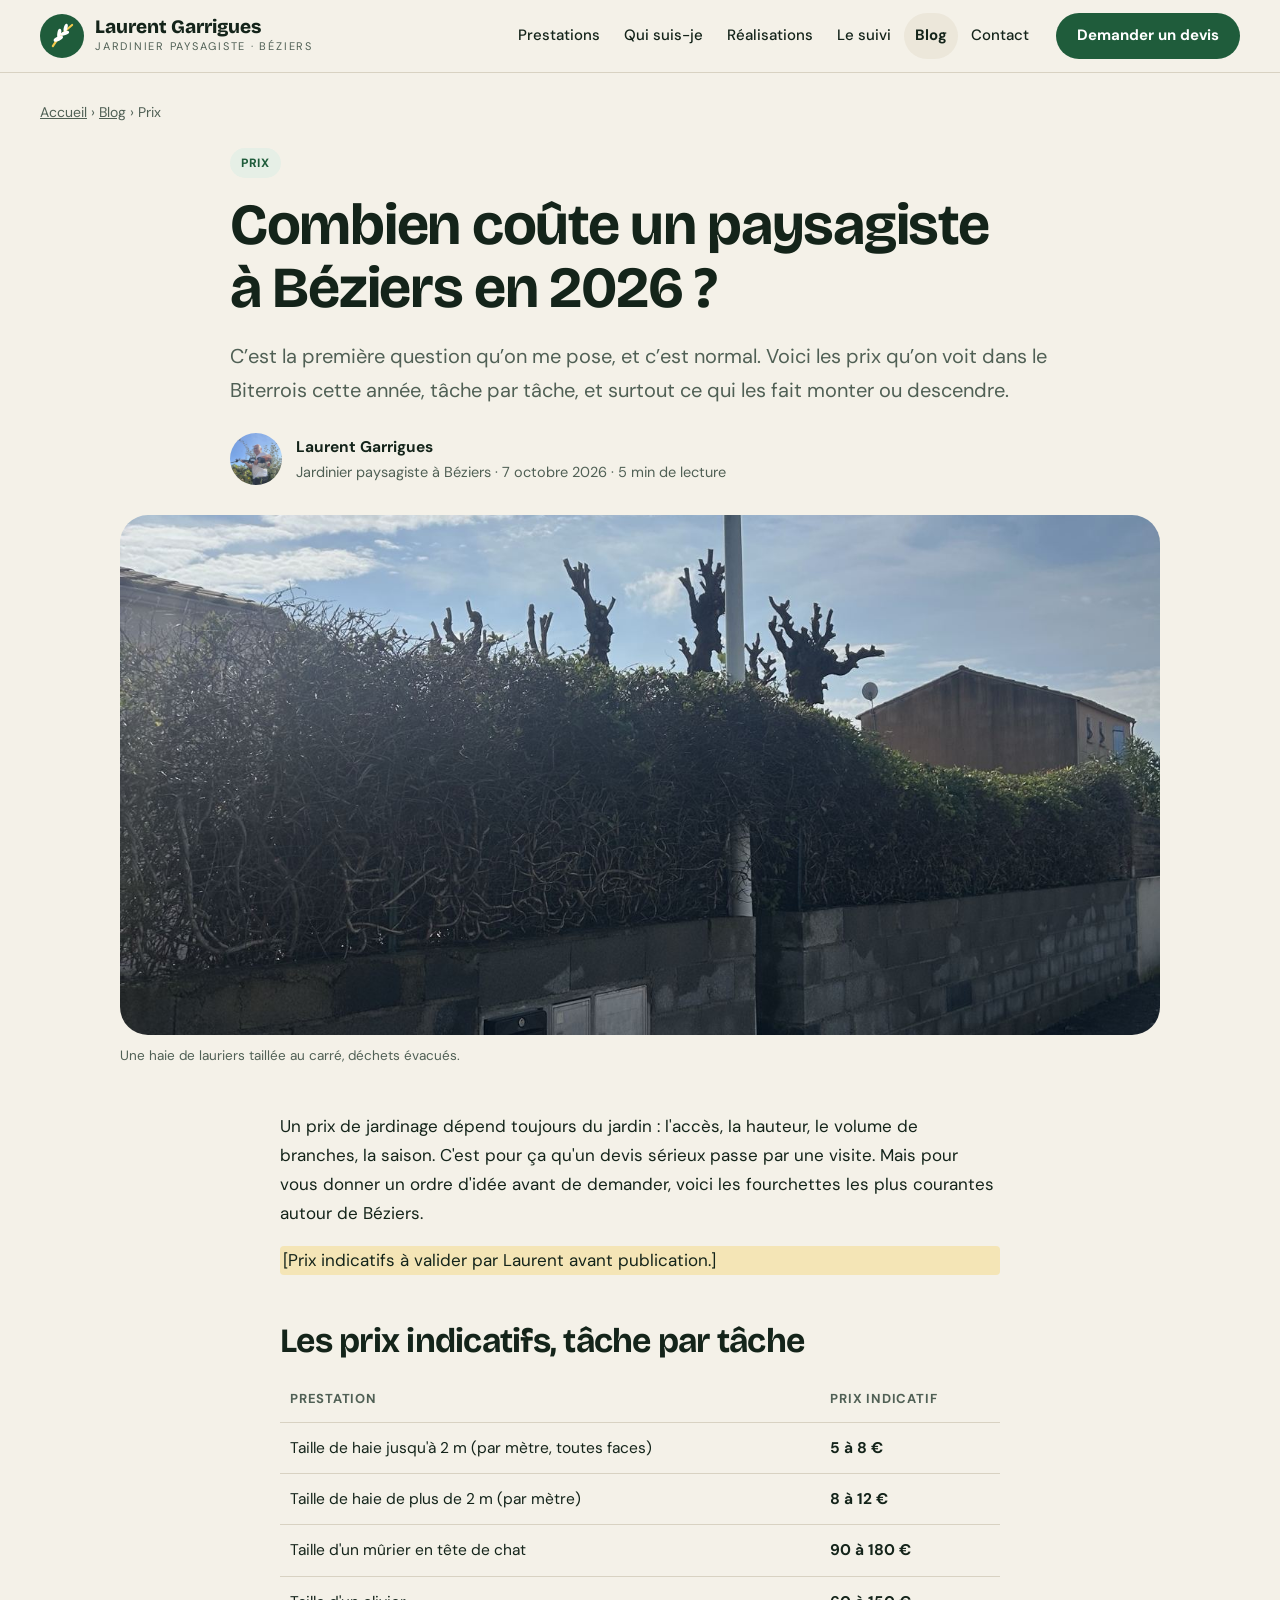
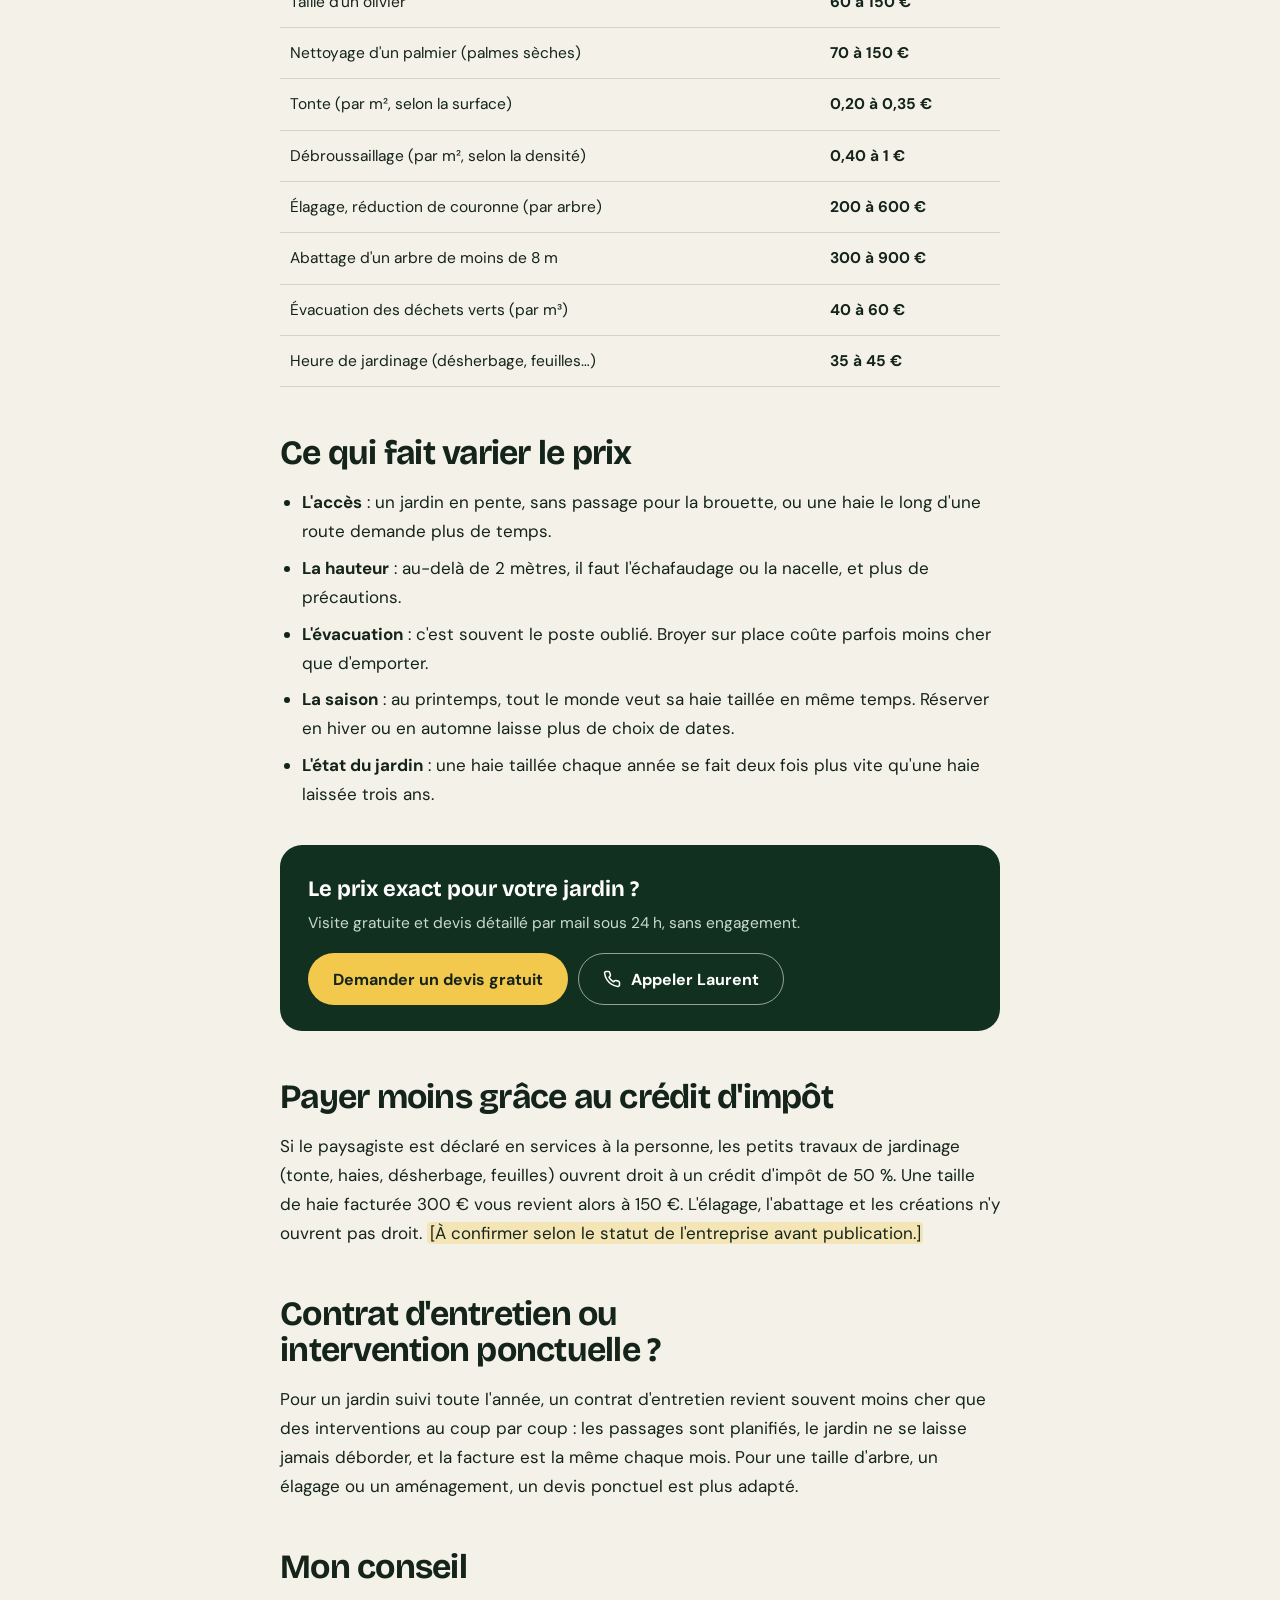
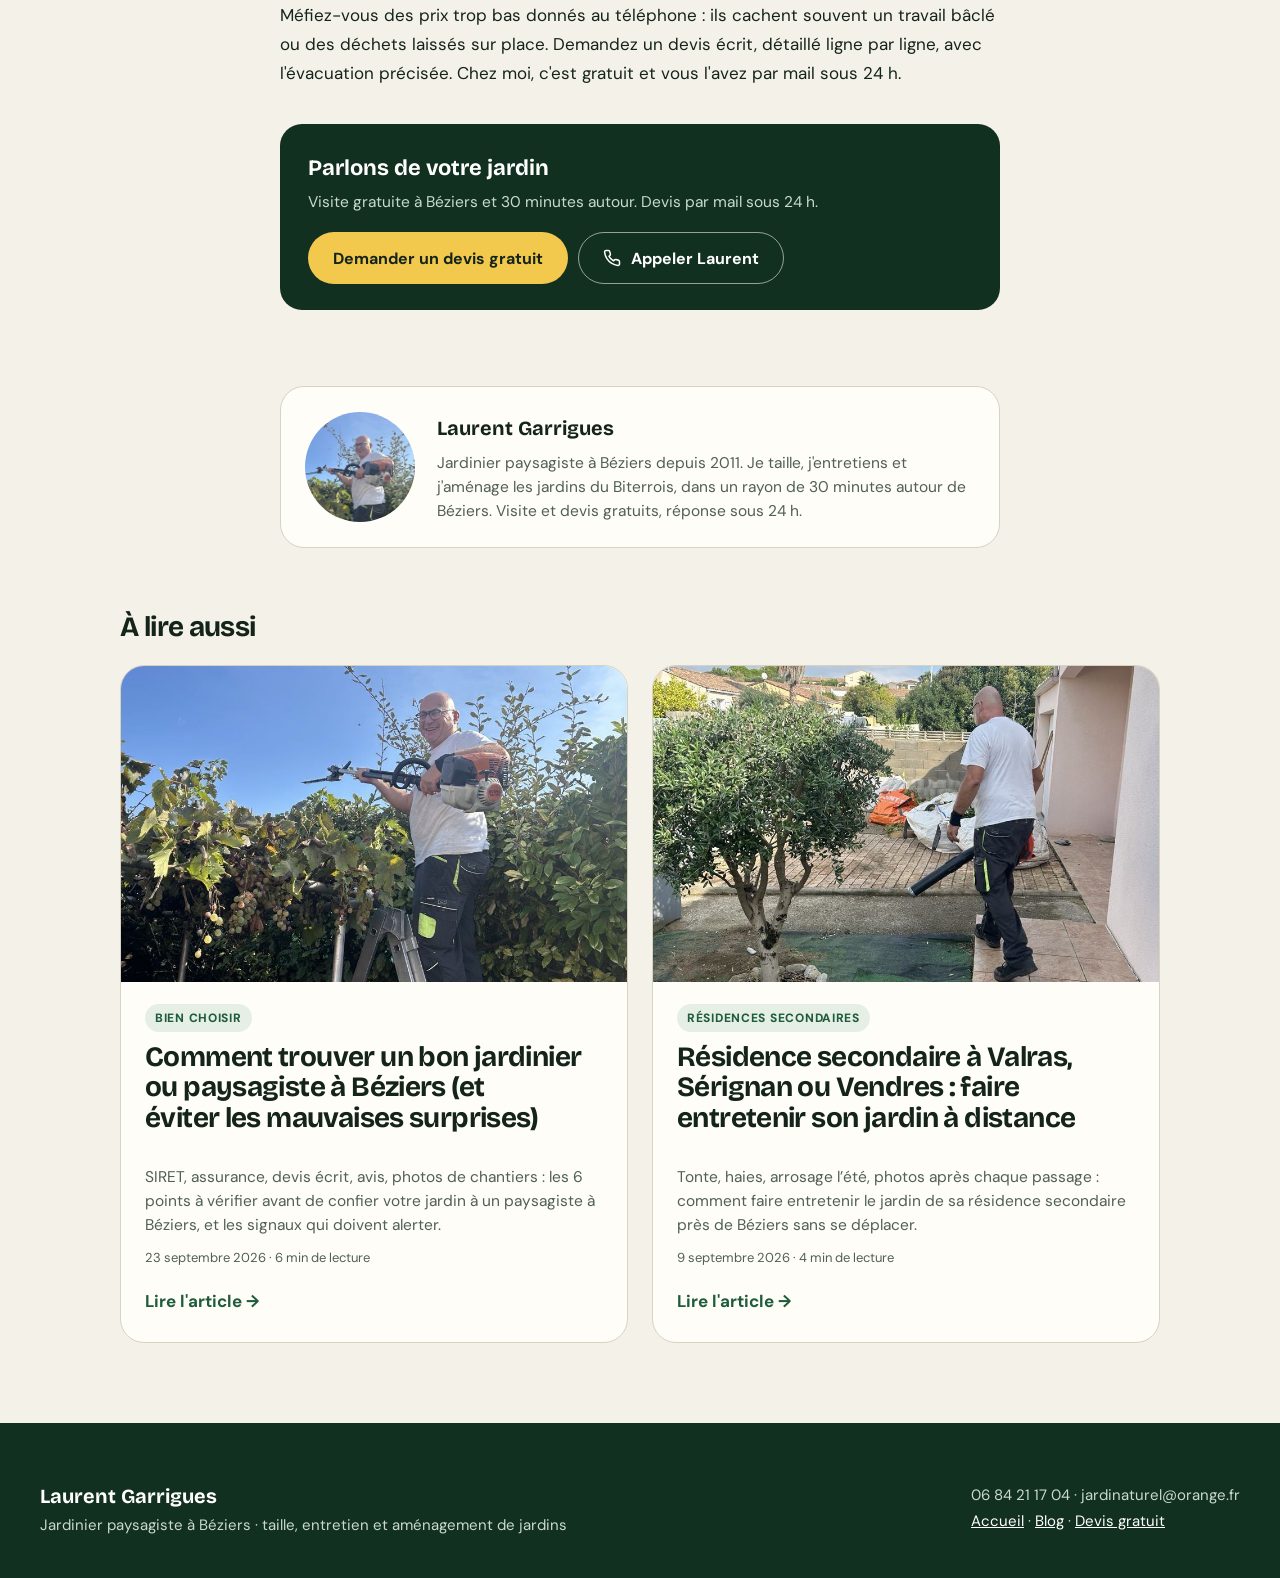
==== article-prix-paysagiste-beziers.html @ ef33783b "Mise en ligne du site de Laurent Garrigues Co-Authored-By: Claude Opus 5.5 <noreply@anthropic.com> C" ====
<!doctype html>
<html lang="fr">
<head>
<meta charset="utf-8">
<meta name="viewport" content="width=device-width, initial-scale=1, viewport-fit=cover">
<title>Prix d’un paysagiste à Béziers en 2026 : taille, entretien, élagage · Laurent Garrigues</title>
<meta name="description" content="Taille de haie, mûrier, tonte, débroussaillage, élagage : les prix indicatifs d’un paysagiste à Béziers en 2026, ce qui les fait varier et comment payer moins grâce au crédit d’impôt.">
<link rel="preconnect" href="https://fonts.googleapis.com">
<link rel="preconnect" href="https://fonts.gstatic.com" crossorigin>
<link rel="stylesheet" href="https://fonts.googleapis.com/css2?family=Bricolage+Grotesque:opsz,wght@12..96,500;12..96,700;12..96,800&family=DM+Sans:opsz,wght@9..40,400;9..40,500;9..40,700&family=Instrument+Serif:ital@0;1&display=swap">
<link rel="stylesheet" href="site.css">
<script type="application/ld+json">{"@context": "https://schema.org", "@type": "BlogPosting", "headline": "Combien coûte un paysagiste à Béziers en 2026 ?", "datePublished": "2026-10-07", "author": {"@type": "Person", "name": "Laurent Garrigues"}, "image": "img/haie-large.jpg", "description": "Taille de haie, mûrier, tonte, débroussaillage, élagage : les prix indicatifs d’un paysagiste à Béziers en 2026, ce qui les fait varier et comment payer moins grâce au crédit d’impôt.", "publisher": {"@type": "LocalBusiness", "name": "Laurent Garrigues, paysagiste", "address": {"@type": "PostalAddress", "addressLocality": "Béziers", "postalCode": "34500", "addressCountry": "FR"}}}</script>
</head>
<body>
<header class="top"><div class="wrap">
 <a class="brand" href="./" aria-label="Laurent Garrigues, paysagiste, accueil"><svg width="44" height="44" viewBox="0 0 48 48" aria-hidden="true"><circle cx="24" cy="24" r="24" fill="#1F5C3B"/><path d="M14 35 C 19 27, 25 20, 35 12" stroke="#F2C94C" stroke-width="2.4" fill="none" stroke-linecap="round"/><ellipse cx="20" cy="27" rx="5.5" ry="2.3" transform="rotate(-25 20 27)" fill="#fff"/><ellipse cx="21" cy="21" rx="5" ry="2.1" transform="rotate(-80 21 21)" fill="#fff"/><ellipse cx="27" cy="21" rx="5" ry="2.1" transform="rotate(-20 27 21)" fill="#fff"/><ellipse cx="28" cy="15" rx="4.6" ry="2" transform="rotate(-75 28 15)" fill="#fff"/></svg><span><b>Laurent Garrigues</b><small>Jardinier paysagiste · Béziers</small></span></a>
 <nav class="main" id="nav" aria-label="Menu"><a href="./#prestations">Prestations</a><a href="./#laurent">Qui suis-je</a><a href="./#realisations">Réalisations</a><a href="./#methode">Le suivi</a><a href="blog.html" aria-current="page">Blog</a><a href="./#devis">Contact</a></nav>
 <a class="btn pri" href="./#devis">Demander un devis</a>
 <button type="button" class="menu-btn" id="menuBtn" aria-expanded="false" aria-controls="nav">Menu</button>
</div></header>

<main>
<div class="wrap">
 <div class="crumbs"><a href="./">Accueil</a> › <a href="blog.html">Blog</a> › Prix</div>
 <div class="ahead">
  <span class="tag">Prix</span>
  <h1>Combien coûte un paysagiste à Béziers en 2026 ?</h1>
  <p class="lead">C’est la première question qu’on me pose, et c’est normal. Voici les prix qu’on voit dans le Biterrois cette année, tâche par tâche, et surtout ce qui les fait monter ou descendre.</p>
  <div class="byline"><img src="img/laurent-portrait.jpg" alt=""><span><b>Laurent Garrigues</b>Jardinier paysagiste à Béziers · 7 octobre 2026 · 5 min de lecture</span></div>
 </div>
 <figure style="margin:0"><div class="acover"><img src="img/haie-large.jpg" alt="Une haie de lauriers taillée au carré, déchets évacués."></div><figcaption class="acover-cap">Une haie de lauriers taillée au carré, déchets évacués.</figcaption></figure>
 <article class="prose">
<p>Un prix de jardinage dépend toujours du jardin : l'accès, la hauteur, le volume de branches, la saison. C'est pour ça qu'un devis sérieux passe par une visite. Mais pour vous donner un ordre d'idée avant de demander, voici les fourchettes les plus courantes autour de Béziers.</p>
<p class="tbd">[Prix indicatifs à valider par Laurent avant publication.]</p>

<h2>Les prix indicatifs, tâche par tâche</h2>
<table class="price"><thead><tr><th>Prestation</th><th>Prix indicatif</th></tr></thead><tbody>
<tr><td>Taille de haie jusqu'à 2 m (par mètre, toutes faces)</td><td>5 à 8 €</td></tr>
<tr><td>Taille de haie de plus de 2 m (par mètre)</td><td>8 à 12 €</td></tr>
<tr><td>Taille d'un mûrier en tête de chat</td><td>90 à 180 €</td></tr>
<tr><td>Taille d'un olivier</td><td>60 à 150 €</td></tr>
<tr><td>Nettoyage d'un palmier (palmes sèches)</td><td>70 à 150 €</td></tr>
<tr><td>Tonte (par m², selon la surface)</td><td>0,20 à 0,35 €</td></tr>
<tr><td>Débroussaillage (par m², selon la densité)</td><td>0,40 à 1 €</td></tr>
<tr><td>Élagage, réduction de couronne (par arbre)</td><td>200 à 600 €</td></tr>
<tr><td>Abattage d'un arbre de moins de 8 m</td><td>300 à 900 €</td></tr>
<tr><td>Évacuation des déchets verts (par m³)</td><td>40 à 60 €</td></tr>
<tr><td>Heure de jardinage (désherbage, feuilles…)</td><td>35 à 45 €</td></tr>
</tbody></table>

<h2>Ce qui fait varier le prix</h2>
<ul>
<li><b>L'accès</b> : un jardin en pente, sans passage pour la brouette, ou une haie le long d'une route demande plus de temps.</li>
<li><b>La hauteur</b> : au-delà de 2 mètres, il faut l'échafaudage ou la nacelle, et plus de précautions.</li>
<li><b>L'évacuation</b> : c'est souvent le poste oublié. Broyer sur place coûte parfois moins cher que d'emporter.</li>
<li><b>La saison</b> : au printemps, tout le monde veut sa haie taillée en même temps. Réserver en hiver ou en automne laisse plus de choix de dates.</li>
<li><b>L'état du jardin</b> : une haie taillée chaque année se fait deux fois plus vite qu'une haie laissée trois ans.</li>
</ul>
<div class="inline-cta"><div><b>Le prix exact pour votre jardin ?</b><span>Visite gratuite et devis détaillé par mail sous 24 h, sans engagement.</span></div><div class="bt"><a class="btn sun" href="./#devis">Demander un devis gratuit</a><a class="btn out-l" href="tel:+33684211704"><svg width="18" height="18" viewBox="0 0 24 24" fill="none" stroke="currentColor" stroke-width="2" stroke-linecap="round" stroke-linejoin="round" aria-hidden="true"><path d="M22 16.9v3a2 2 0 0 1-2.2 2 19.8 19.8 0 0 1-8.6-3.1 19.5 19.5 0 0 1-6-6A19.8 19.8 0 0 1 2.1 4.2 2 2 0 0 1 4.1 2h3a2 2 0 0 1 2 1.7c.1.9.4 1.8.7 2.7a2 2 0 0 1-.5 2.1L8 9.8a16 16 0 0 0 6 6l1.3-1.3a2 2 0 0 1 2.1-.4c.9.3 1.8.6 2.7.7a2 2 0 0 1 1.7 2z"/></svg>Appeler Laurent</a></div></div>
<h2>Payer moins grâce au crédit d'impôt</h2>
<p>Si le paysagiste est déclaré en services à la personne, les petits travaux de jardinage (tonte, haies, désherbage, feuilles) ouvrent droit à un crédit d'impôt de 50 %. Une taille de haie facturée 300 € vous revient alors à 150 €. L'élagage, l'abattage et les créations n'y ouvrent pas droit. <span class="tbd">[À confirmer selon le statut de l'entreprise avant publication.]</span></p>

<h2>Contrat d'entretien ou intervention ponctuelle ?</h2>
<p>Pour un jardin suivi toute l'année, un contrat d'entretien revient souvent moins cher que des interventions au coup par coup : les passages sont planifiés, le jardin ne se laisse jamais déborder, et la facture est la même chaque mois. Pour une taille d'arbre, un élagage ou un aménagement, un devis ponctuel est plus adapté.</p>

<h2>Mon conseil</h2>
<p>Méfiez-vous des prix trop bas donnés au téléphone : ils cachent souvent un travail bâclé ou des déchets laissés sur place. Demandez un devis écrit, détaillé ligne par ligne, avec l'évacuation précisée. Chez moi, c'est gratuit et vous l'avez par mail sous 24 h.</p>

 <div class="inline-cta"><div><b>Parlons de votre jardin</b><span>Visite gratuite à Béziers et 30 minutes autour. Devis par mail sous 24 h.</span></div><div class="bt"><a class="btn sun" href="./#devis">Demander un devis gratuit</a><a class="btn out-l" href="tel:+33684211704"><svg width="18" height="18" viewBox="0 0 24 24" fill="none" stroke="currentColor" stroke-width="2" stroke-linecap="round" stroke-linejoin="round" aria-hidden="true"><path d="M22 16.9v3a2 2 0 0 1-2.2 2 19.8 19.8 0 0 1-8.6-3.1 19.5 19.5 0 0 1-6-6A19.8 19.8 0 0 1 2.1 4.2 2 2 0 0 1 4.1 2h3a2 2 0 0 1 2 1.7c.1.9.4 1.8.7 2.7a2 2 0 0 1-.5 2.1L8 9.8a16 16 0 0 0 6 6l1.3-1.3a2 2 0 0 1 2.1-.4c.9.3 1.8.6 2.7.7a2 2 0 0 1 1.7 2z"/></svg>Appeler Laurent</a></div></div>
 </article>
 <div class="author"><img src="img/laurent-portrait.jpg" alt="Laurent Garrigues"><div><b>Laurent Garrigues</b><p>Jardinier paysagiste à Béziers depuis 2011. Je taille, j'entretiens et j'aménage les jardins du Biterrois, dans un rayon de 30 minutes autour de Béziers. Visite et devis gratuits, réponse sous 24 h.</p></div></div>
 <section class="also"><h2>À lire aussi</h2><div class="posts"><a class="post" href="article-trouver-paysagiste-beziers.html"><div class="im"><img src="img/laurent-haie.jpg" alt="" loading="lazy"></div><div class="bd"><span class="tag">Bien choisir</span><h2>Comment trouver un bon jardinier ou paysagiste à Béziers (et éviter les mauvaises surprises)</h2><p>SIRET, assurance, devis écrit, avis, photos de chantiers : les 6 points à vérifier avant de confier votre jardin à un paysagiste à Béziers, et les signaux qui doivent alerter.</p><span class="meta">23 septembre 2026 · 6 min de lecture</span><span class="more">Lire l'article →</span></div></a><a class="post" href="article-residence-secondaire-jardin.html"><div class="im"><img src="img/laurent-souffleur.jpg" alt="" loading="lazy"></div><div class="bd"><span class="tag">Résidences secondaires</span><h2>Résidence secondaire à Valras, Sérignan ou Vendres : faire entretenir son jardin à distance</h2><p>Tonte, haies, arrosage l’été, photos après chaque passage : comment faire entretenir le jardin de sa résidence secondaire près de Béziers sans se déplacer.</p><span class="meta">9 septembre 2026 · 4 min de lecture</span><span class="more">Lire l'article →</span></div></a></div></section>
</div>
</main>
<footer><div class="wrap row">
 <div><b>Laurent Garrigues</b><br>Jardinier paysagiste à Béziers · taille, entretien et aménagement de jardins</div>
 <div>06 84 21 17 04 · jardinaturel@orange.fr<br><a href="./">Accueil</a> · <a href="blog.html">Blog</a> · <a href="./#devis">Devis gratuit</a></div>
</div></footer>
<div class="callbar"><a class="btn out" href="tel:+33684211704"><svg width="18" height="18" viewBox="0 0 24 24" fill="none" stroke="currentColor" stroke-width="2" stroke-linecap="round" stroke-linejoin="round" aria-hidden="true"><path d="M22 16.9v3a2 2 0 0 1-2.2 2 19.8 19.8 0 0 1-8.6-3.1 19.5 19.5 0 0 1-6-6A19.8 19.8 0 0 1 2.1 4.2 2 2 0 0 1 4.1 2h3a2 2 0 0 1 2 1.7c.1.9.4 1.8.7 2.7a2 2 0 0 1-.5 2.1L8 9.8a16 16 0 0 0 6 6l1.3-1.3a2 2 0 0 1 2.1-.4c.9.3 1.8.6 2.7.7a2 2 0 0 1 1.7 2z"/></svg>Appeler</a><a class="btn pri" href="./#devis">Devis gratuit</a></div>
<script>
(function(){const n=document.getElementById('nav'),b=document.getElementById('menuBtn');b.addEventListener('click',()=>{const o=n.classList.toggle('open');b.setAttribute('aria-expanded',o);b.textContent=o?'Fermer':'Menu';});})();
</script>
</body>
</html>
---- site.css ----
/* Shared styles for the blog pages (same identity as the home page). Deliberate single light look. */
:root{
  --ink:#14241A; --muted:#506055; --paper:#F4F1E8; --paper2:#ECE7DA; --card:#FFFDF8; --line:#D8D2C2;
  --green:#1F5C3B; --deep:#12301F; --leaf:#3E7B55; --sun:#F2C94C; --sun-d:#B98A0E; --on-deep:#C9DACD;
  --display:'Bricolage Grotesque','Avenir Next','Segoe UI',sans-serif;
  --body:'DM Sans','Helvetica Neue',Arial,sans-serif;
  --serif:'Instrument Serif',Georgia,'Times New Roman',serif;
  color-scheme:light;
}
html{scroll-behavior:smooth}
body{background:var(--paper);color:var(--ink);font-family:var(--body);font-size:17px;line-height:1.7;margin:0;overflow-x:hidden}
*{box-sizing:border-box}
img{max-width:100%;height:auto;display:block}
a{color:var(--green)}
h1,h2,h3{font-family:var(--display);line-height:1.08;letter-spacing:-.022em;margin:0;text-wrap:balance;font-weight:700}
em.s{font-family:var(--serif);font-style:italic;font-weight:400;letter-spacing:0}
:focus-visible{outline:3px solid var(--sun);outline-offset:3px}
.wrap{max-width:1240px;margin:0 auto;padding-left:max(20px,env(safe-area-inset-left,0px));padding-right:max(20px,env(safe-area-inset-right,0px))}
.btn{display:inline-flex;align-items:center;justify-content:center;gap:10px;min-height:52px;padding:0 24px;border-radius:999px;font-weight:700;font-size:16px;text-decoration:none;border:1.5px solid transparent;cursor:pointer;font-family:inherit;white-space:nowrap;transition:transform .25s ease,background .25s}
.btn:hover{transform:translateY(-2px)}
.btn.pri{background:var(--green);color:#fff}.btn.pri:hover{background:var(--deep)}
.btn.sun{background:var(--sun);color:var(--ink)}
.btn.out{border-color:var(--ink);color:var(--ink)}
.btn.out-l{border-color:rgba(255,255,255,.55);color:#fff}
.tbd{background:rgba(242,201,76,.32);border-radius:4px;padding:0 .15em}

body::before{content:"";position:fixed;inset:0 0 auto;height:env(safe-area-inset-top,0px);z-index:30;background:var(--paper)}
header.top{position:sticky;top:env(safe-area-inset-top,0px);z-index:20;background:rgba(244,241,232,.95);backdrop-filter:blur(10px);border-bottom:1px solid var(--line)}
header.top .wrap{display:flex;align-items:center;gap:16px;min-height:72px}
.brand{display:flex;align-items:center;gap:11px;text-decoration:none;color:var(--ink);margin-right:auto}
.brand b{font-family:var(--display);font-weight:800;font-size:19px;line-height:1.05;display:block;white-space:nowrap}
.brand small{display:block;font-size:11px;letter-spacing:.16em;text-transform:uppercase;color:var(--muted)}
nav.main{display:flex;gap:2px}
nav.main a{color:var(--ink);text-decoration:none;font-weight:500;font-size:15px;padding:10px 11px;border-radius:999px;white-space:nowrap}
nav.main a:hover,nav.main a[aria-current]{background:var(--paper2)}
nav.main a[aria-current]{font-weight:700}
header .btn{min-height:46px;padding:0 20px;font-size:15px}
.menu-btn{display:none;min-height:44px;padding:0 16px;border-radius:999px;border:1px solid var(--ink);background:transparent;color:var(--ink);font:700 15px var(--body)}

/* blog index */
.bhero{background:var(--deep);color:#fff;padding:72px 0 64px}
.bhero .eb{font-size:13px;font-weight:700;letter-spacing:.16em;text-transform:uppercase;color:var(--sun)}
.bhero h1{font-size:clamp(40px,5.4vw,76px);margin-top:16px}
.bhero h1 em.s{color:var(--sun)}
.bhero p{color:var(--on-deep);font-size:19px;max-width:56ch;margin:20px 0 0}
.cats{display:flex;flex-wrap:wrap;gap:8px;margin-top:28px}
.cats span{font-size:14px;font-weight:700;padding:8px 14px;border-radius:999px;border:1px solid rgba(255,255,255,.25)}
.posts{display:grid;grid-template-columns:repeat(3,minmax(0,1fr));gap:24px;padding:64px 0}
.post{background:var(--card);border:1px solid var(--line);border-radius:24px;overflow:hidden;text-decoration:none;color:var(--ink);display:flex;flex-direction:column;transition:transform .35s ease,box-shadow .35s}
.post:hover{transform:translateY(-6px);box-shadow:0 30px 50px -34px rgba(19,38,27,.55)}
.post .im{aspect-ratio:16/10;overflow:hidden}
.post .im img{width:100%;height:100%;object-fit:cover;transition:transform 1s cubic-bezier(.2,.7,.2,1)}
.post:hover .im img{transform:scale(1.06)}
.post .bd{padding:22px 24px 26px;display:flex;flex-direction:column;gap:10px;flex:1}
.post .meta{font-size:13px;color:var(--muted)}
.post .tag{align-self:flex-start;font-size:12px;font-weight:800;letter-spacing:.06em;text-transform:uppercase;padding:4px 10px;border-radius:999px;background:#E6EFE6;color:var(--green)}
.post h2{font-size:23px}
.post p{margin:0;color:var(--muted);font-size:15.5px;line-height:1.55}
.post .more{margin-top:auto;padding-top:8px;font-weight:700;color:var(--green)}
.post.first{grid-column:span 3;display:grid;grid-template-columns:1.2fr 1fr}
.post.first .im{aspect-ratio:auto;min-height:340px}
.post.first .bd{padding:40px;justify-content:center}
.post.first h2{font-size:clamp(28px,3vw,40px)}
.soon{border:1.5px dashed var(--line);border-radius:24px;padding:28px;display:flex;flex-wrap:wrap;gap:16px 28px;align-items:center;justify-content:space-between;margin-bottom:72px}
.soon b{font-family:var(--display);font-size:20px}
.soon span{color:var(--muted)}

/* article */
.crumbs{font-size:14px;color:var(--muted);padding-top:28px}
.crumbs a{color:var(--muted)}
.ahead{max-width:820px;margin:0 auto;padding:22px 0 30px}
.ahead .tag{display:inline-block;font-size:12px;font-weight:800;letter-spacing:.06em;text-transform:uppercase;padding:5px 11px;border-radius:999px;background:#E6EFE6;color:var(--green)}
.ahead h1{font-size:clamp(34px,4.6vw,58px);margin-top:16px}
.ahead .lead{font-size:20px;color:var(--muted);margin:20px 0 0}
.byline{display:flex;align-items:center;gap:14px;margin-top:26px;font-size:14.5px;color:var(--muted)}
.byline img{width:52px;height:52px;border-radius:50%;object-fit:cover;object-position:50% 25%}
.byline b{display:block;color:var(--ink);font-size:15.5px}
.acover{max-width:1040px;margin:0 auto;border-radius:28px;overflow:hidden;aspect-ratio:16/8}
.acover img{width:100%;height:100%;object-fit:cover}
.acover-cap{max-width:1040px;margin:10px auto 0;font-size:13.5px;color:var(--muted)}
.prose{max-width:720px;margin:0 auto;padding:44px 0 20px}
.prose h2{font-size:clamp(26px,2.8vw,34px);margin:48px 0 16px}
.prose h3{font-size:21px;margin:30px 0 10px}
.prose p{margin:0 0 18px}
.prose ul,.prose ol{margin:0 0 20px;padding-left:22px}
.prose li{margin-bottom:8px}
.prose figure{margin:30px 0}
.prose figure img{border-radius:20px;width:100%}
.prose figcaption{font-size:13.5px;color:var(--muted);margin-top:8px}
.box{background:var(--card);border:1px solid var(--line);border-radius:20px;padding:22px 24px;margin:28px 0}
.box b.t{display:block;font-family:var(--display);font-size:19px;margin-bottom:8px}
.box ul{margin:0}
.checks{list-style:none;padding:0!important}
.checks li{position:relative;padding-left:32px}
.checks li::before{content:"";position:absolute;left:0;top:4px;width:20px;height:20px;border-radius:10px;background:var(--green) url("data:image/svg+xml,%3Csvg xmlns='http://www.w3.org/2000/svg' viewBox='0 0 24 24' fill='none' stroke='white' stroke-width='3.2' stroke-linecap='round'%3E%3Cpath d='M6 12.5l4 4 8-9'/%3E%3C/svg%3E") center/13px no-repeat}
.warns{list-style:none;padding:0!important}
.warns li{position:relative;padding-left:32px}
.warns li::before{content:"!";position:absolute;left:0;top:3px;width:20px;height:20px;border-radius:10px;background:#B5452B;color:#fff;font-weight:800;font-size:13px;display:flex;align-items:center;justify-content:center;line-height:1}
.price{width:100%;border-collapse:collapse;margin:10px 0 24px;font-size:15.5px}
.price th,.price td{text-align:left;padding:12px 10px;border-bottom:1px solid var(--line)}
.price th{font-size:13px;letter-spacing:.06em;text-transform:uppercase;color:var(--muted)}
.price td:last-child{font-weight:700;white-space:nowrap}
.inline-cta{background:var(--deep);color:#fff;border-radius:22px;padding:26px 28px;margin:36px 0;display:flex;flex-wrap:wrap;gap:16px 24px;align-items:center;justify-content:space-between}
.inline-cta b{font-family:var(--display);font-size:22px;display:block}
.inline-cta span{color:var(--on-deep);font-size:15.5px}
.inline-cta .bt{display:flex;flex-wrap:wrap;gap:10px}
.author{max-width:720px;margin:20px auto 0;display:grid;grid-template-columns:110px 1fr;gap:22px;align-items:center;background:var(--card);border:1px solid var(--line);border-radius:24px;padding:24px}
.author img{width:110px;height:110px;border-radius:50%;object-fit:cover;object-position:50% 25%}
.author b{font-family:var(--display);font-size:20px}
.author p{margin:6px 0 0;color:var(--muted);font-size:15.5px;line-height:1.55}
.also{max-width:1040px;margin:64px auto 0;padding-bottom:80px}
.also h2{font-size:28px;margin-bottom:22px}
.also .posts{padding:0;grid-template-columns:repeat(2,minmax(0,1fr))}

footer{background:var(--deep);color:var(--on-deep);padding:56px 0 calc(40px + env(safe-area-inset-bottom,0px));font-size:15px}
footer .row{display:flex;flex-wrap:wrap;gap:20px 40px;justify-content:space-between;align-items:center}
footer b{color:#fff;font-family:var(--display);font-size:20px}
footer a{color:#fff}
.callbar{display:none}

@media (max-width:980px){
  nav.main{display:none;position:absolute;left:0;right:0;top:100%;flex-direction:column;background:var(--paper);padding:10px 16px 18px;border-bottom:1px solid var(--line)}
  nav.main.open{display:flex}
  nav.main a{font-size:18px;padding:14px 12px}
  .menu-btn{display:inline-flex;align-items:center}
  header .btn{display:none}
  .posts{grid-template-columns:repeat(2,minmax(0,1fr))}
  .post.first{grid-column:span 2;grid-template-columns:1fr}
  .post.first .im{min-height:0;aspect-ratio:16/9}
  .post.first .bd{padding:26px}
}
@media (max-width:640px){
  .posts,.also .posts{grid-template-columns:minmax(0,1fr)}
  .post.first{grid-column:auto}
  .acover{border-radius:0;margin:0 -20px;aspect-ratio:4/3}
  .author{grid-template-columns:1fr;text-align:left}
  .inline-cta .bt,.inline-cta .bt .btn{width:100%}
  .callbar{display:flex;gap:8px;position:fixed;left:0;right:0;bottom:0;z-index:25;padding:10px 12px calc(10px + env(safe-area-inset-bottom,0px));background:rgba(244,241,232,.97);border-top:1px solid var(--line)}
  .callbar .btn{flex:1;min-height:50px}
  footer{padding-bottom:calc(110px + env(safe-area-inset-bottom,0px))}
}
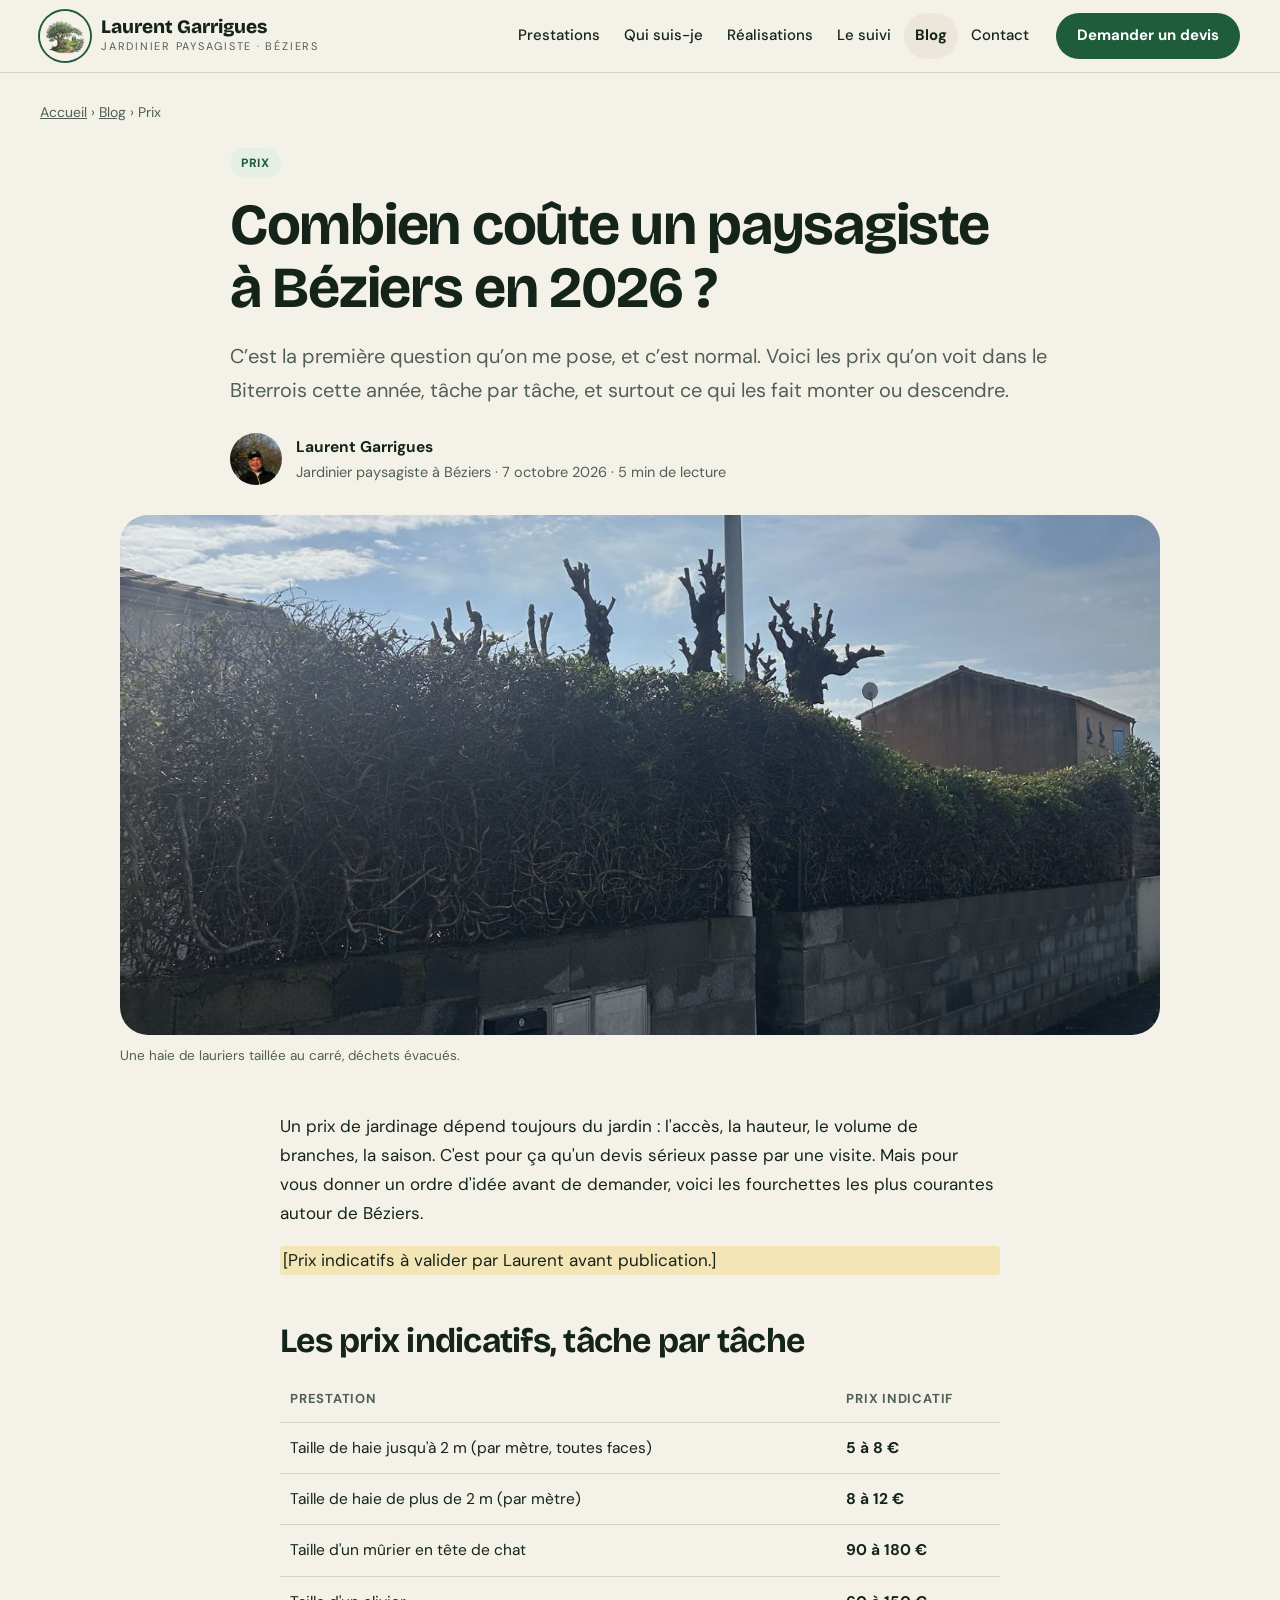
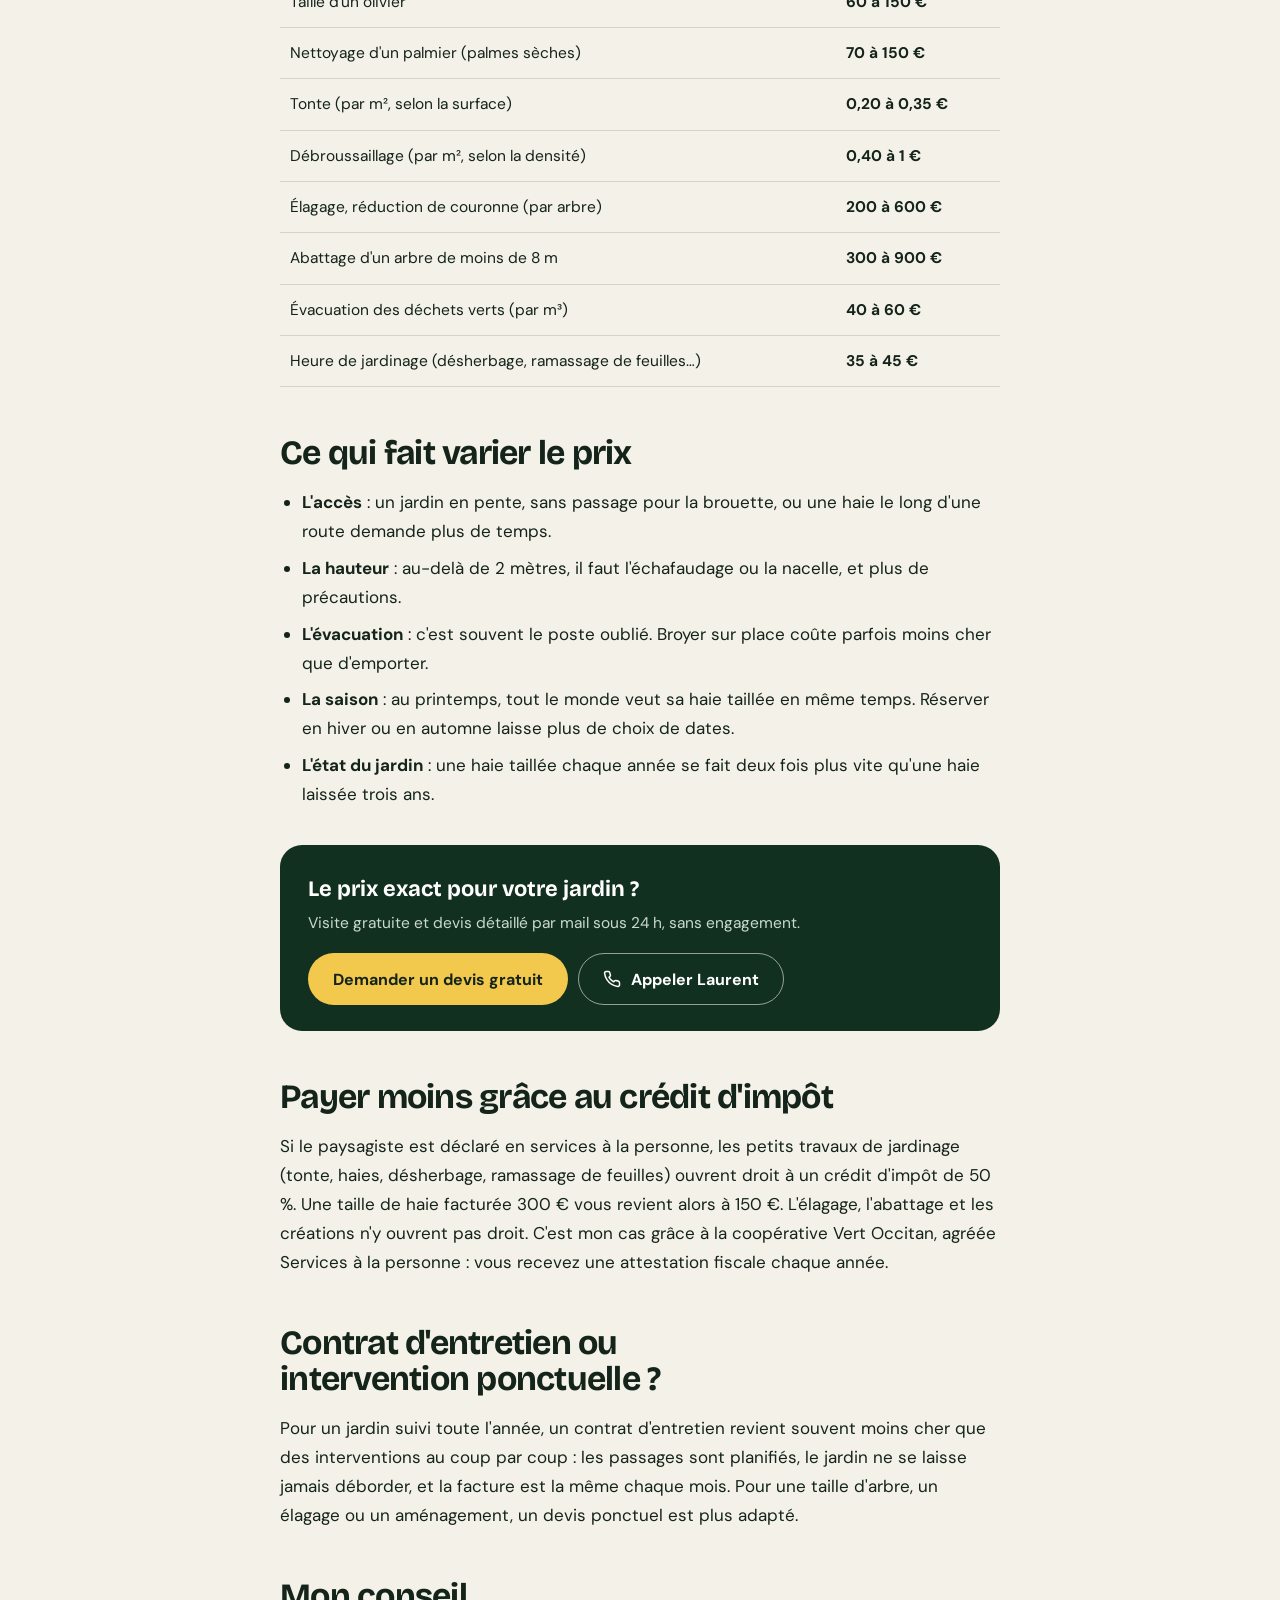
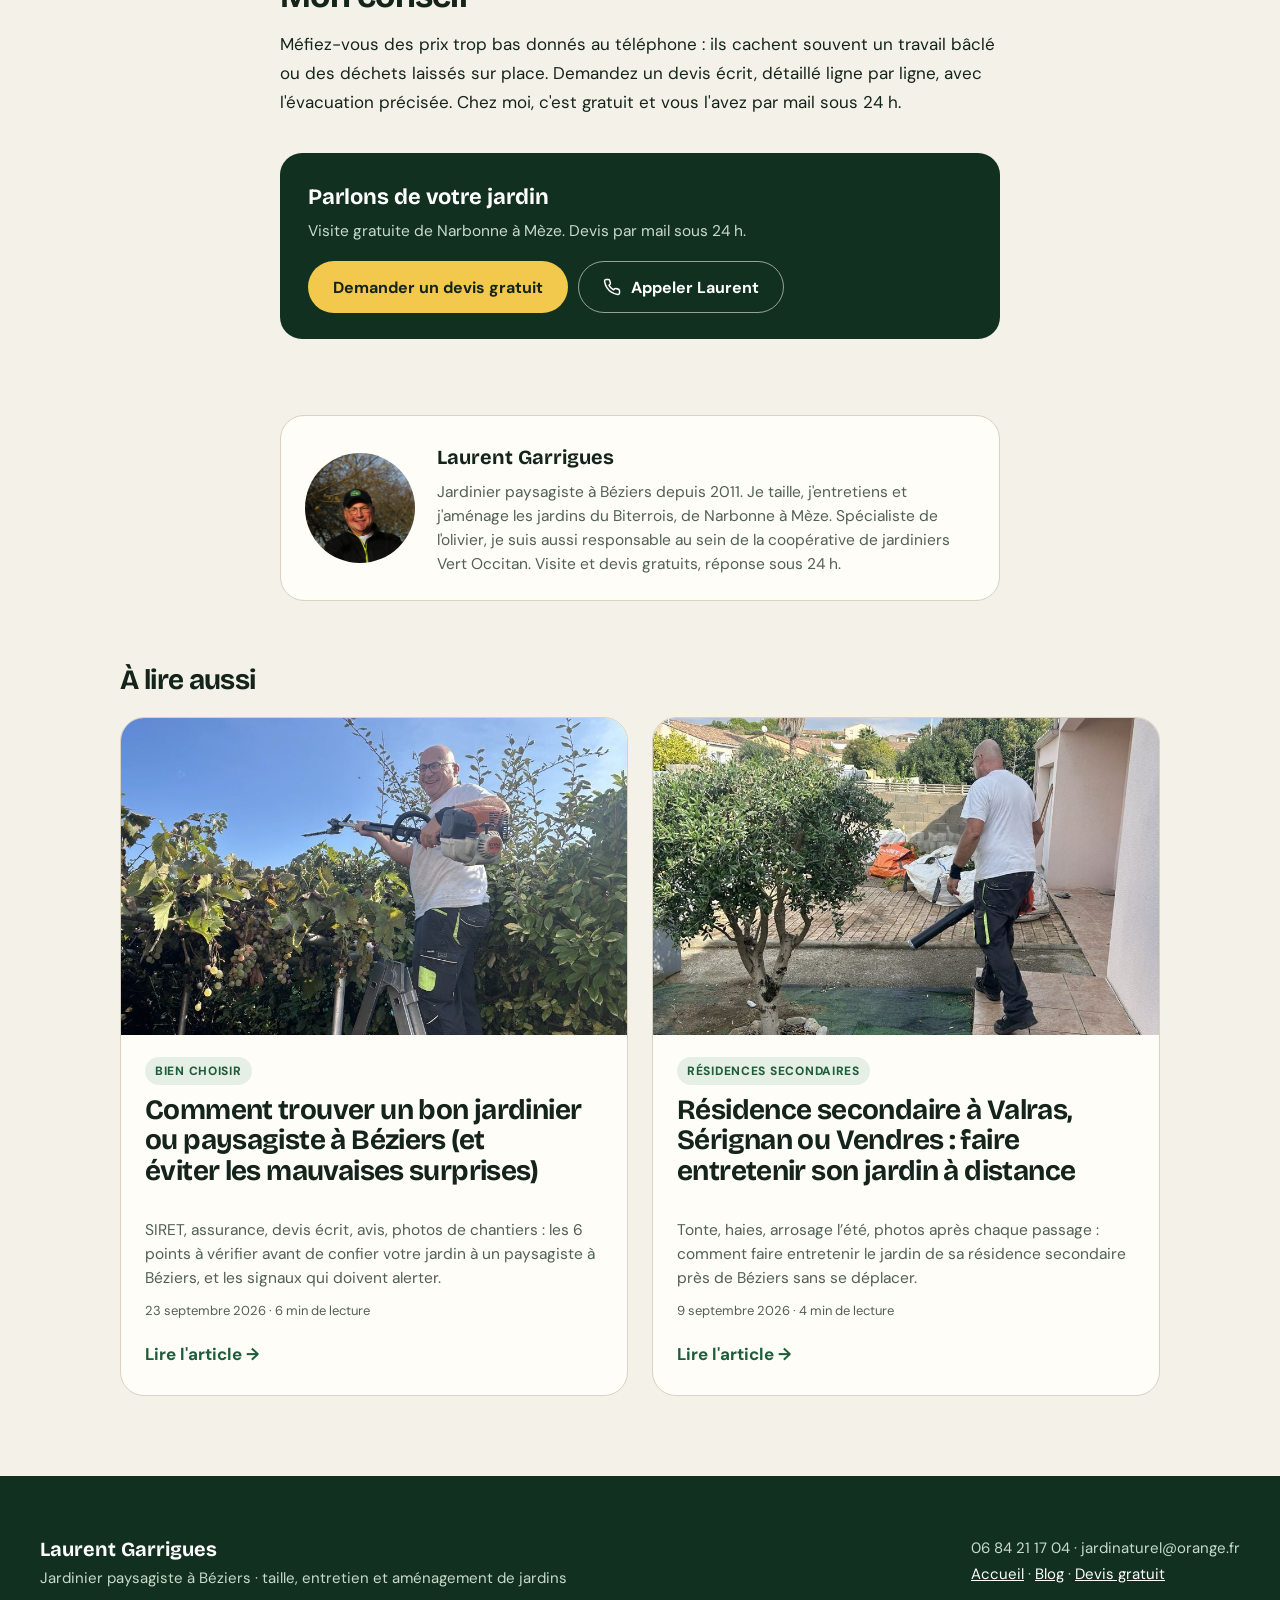
==== commit adf75eb9: "Site aux couleurs de l'olivier : logo olivier, nouveau portrait, oliviers avant/après, section coopé" ====
--- a/article-prix-paysagiste-beziers.html
+++ b/article-prix-paysagiste-beziers.html
@@ -2,6 +2,9 @@
 <html lang="fr">
 <head>
 <meta charset="utf-8">
+<link rel="icon" href="favicon.ico" sizes="48x48">
+<link rel="apple-touch-icon" href="apple-touch-icon.png">
+<meta name="theme-color" content="#1F5C3B">
 <meta name="viewport" content="width=device-width, initial-scale=1, viewport-fit=cover">
 <title>Prix d’un paysagiste à Béziers en 2026 : taille, entretien, élagage · Laurent Garrigues</title>
 <meta name="description" content="Taille de haie, mûrier, tonte, débroussaillage, élagage : les prix indicatifs d’un paysagiste à Béziers en 2026, ce qui les fait varier et comment payer moins grâce au crédit d’impôt.">
@@ -13,7 +16,7 @@
 </head>
 <body>
 <header class="top"><div class="wrap">
- <a class="brand" href="./" aria-label="Laurent Garrigues, paysagiste, accueil"><svg width="44" height="44" viewBox="0 0 48 48" aria-hidden="true"><circle cx="24" cy="24" r="24" fill="#1F5C3B"/><path d="M14 35 C 19 27, 25 20, 35 12" stroke="#F2C94C" stroke-width="2.4" fill="none" stroke-linecap="round"/><ellipse cx="20" cy="27" rx="5.5" ry="2.3" transform="rotate(-25 20 27)" fill="#fff"/><ellipse cx="21" cy="21" rx="5" ry="2.1" transform="rotate(-80 21 21)" fill="#fff"/><ellipse cx="27" cy="21" rx="5" ry="2.1" transform="rotate(-20 27 21)" fill="#fff"/><ellipse cx="28" cy="15" rx="4.6" ry="2" transform="rotate(-75 28 15)" fill="#fff"/></svg><span><b>Laurent Garrigues</b><small>Jardinier paysagiste · Béziers</small></span></a>
+ <a class="brand" href="./" aria-label="Laurent Garrigues, paysagiste, accueil"><img src="img/logo-olivier.png" width="50" height="50" alt="" style="width:50px;height:50px;border-radius:50%;display:block;box-shadow:0 0 0 2px #1F5C3B"><span><b>Laurent Garrigues</b><small>Jardinier paysagiste · Béziers</small></span></a>
  <nav class="main" id="nav" aria-label="Menu"><a href="./#prestations">Prestations</a><a href="./#laurent">Qui suis-je</a><a href="./#realisations">Réalisations</a><a href="./#methode">Le suivi</a><a href="blog.html" aria-current="page">Blog</a><a href="./#devis">Contact</a></nav>
  <a class="btn pri" href="./#devis">Demander un devis</a>
  <button type="button" class="menu-btn" id="menuBtn" aria-expanded="false" aria-controls="nav">Menu</button>
@@ -45,7 +48,7 @@
 <tr><td>Élagage, réduction de couronne (par arbre)</td><td>200 à 600 €</td></tr>
 <tr><td>Abattage d'un arbre de moins de 8 m</td><td>300 à 900 €</td></tr>
 <tr><td>Évacuation des déchets verts (par m³)</td><td>40 à 60 €</td></tr>
-<tr><td>Heure de jardinage (désherbage, feuilles…)</td><td>35 à 45 €</td></tr>
+<tr><td>Heure de jardinage (désherbage, ramassage de feuilles…)</td><td>35 à 45 €</td></tr>
 </tbody></table>
 
 <h2>Ce qui fait varier le prix</h2>
@@ -58,7 +61,7 @@
 </ul>
 <div class="inline-cta"><div><b>Le prix exact pour votre jardin ?</b><span>Visite gratuite et devis détaillé par mail sous 24 h, sans engagement.</span></div><div class="bt"><a class="btn sun" href="./#devis">Demander un devis gratuit</a><a class="btn out-l" href="tel:+33684211704"><svg width="18" height="18" viewBox="0 0 24 24" fill="none" stroke="currentColor" stroke-width="2" stroke-linecap="round" stroke-linejoin="round" aria-hidden="true"><path d="M22 16.9v3a2 2 0 0 1-2.2 2 19.8 19.8 0 0 1-8.6-3.1 19.5 19.5 0 0 1-6-6A19.8 19.8 0 0 1 2.1 4.2 2 2 0 0 1 4.1 2h3a2 2 0 0 1 2 1.7c.1.9.4 1.8.7 2.7a2 2 0 0 1-.5 2.1L8 9.8a16 16 0 0 0 6 6l1.3-1.3a2 2 0 0 1 2.1-.4c.9.3 1.8.6 2.7.7a2 2 0 0 1 1.7 2z"/></svg>Appeler Laurent</a></div></div>
 <h2>Payer moins grâce au crédit d'impôt</h2>
-<p>Si le paysagiste est déclaré en services à la personne, les petits travaux de jardinage (tonte, haies, désherbage, feuilles) ouvrent droit à un crédit d'impôt de 50 %. Une taille de haie facturée 300 € vous revient alors à 150 €. L'élagage, l'abattage et les créations n'y ouvrent pas droit. <span class="tbd">[À confirmer selon le statut de l'entreprise avant publication.]</span></p>
+<p>Si le paysagiste est déclaré en services à la personne, les petits travaux de jardinage (tonte, haies, désherbage, ramassage de feuilles) ouvrent droit à un crédit d'impôt de 50 %. Une taille de haie facturée 300 € vous revient alors à 150 €. L'élagage, l'abattage et les créations n'y ouvrent pas droit. C'est mon cas grâce à la coopérative Vert Occitan, agréée Services à la personne : vous recevez une attestation fiscale chaque année.</p>
 
 <h2>Contrat d'entretien ou intervention ponctuelle ?</h2>
 <p>Pour un jardin suivi toute l'année, un contrat d'entretien revient souvent moins cher que des interventions au coup par coup : les passages sont planifiés, le jardin ne se laisse jamais déborder, et la facture est la même chaque mois. Pour une taille d'arbre, un élagage ou un aménagement, un devis ponctuel est plus adapté.</p>
@@ -66,9 +69,9 @@
 <h2>Mon conseil</h2>
 <p>Méfiez-vous des prix trop bas donnés au téléphone : ils cachent souvent un travail bâclé ou des déchets laissés sur place. Demandez un devis écrit, détaillé ligne par ligne, avec l'évacuation précisée. Chez moi, c'est gratuit et vous l'avez par mail sous 24 h.</p>
 
- <div class="inline-cta"><div><b>Parlons de votre jardin</b><span>Visite gratuite à Béziers et 30 minutes autour. Devis par mail sous 24 h.</span></div><div class="bt"><a class="btn sun" href="./#devis">Demander un devis gratuit</a><a class="btn out-l" href="tel:+33684211704"><svg width="18" height="18" viewBox="0 0 24 24" fill="none" stroke="currentColor" stroke-width="2" stroke-linecap="round" stroke-linejoin="round" aria-hidden="true"><path d="M22 16.9v3a2 2 0 0 1-2.2 2 19.8 19.8 0 0 1-8.6-3.1 19.5 19.5 0 0 1-6-6A19.8 19.8 0 0 1 2.1 4.2 2 2 0 0 1 4.1 2h3a2 2 0 0 1 2 1.7c.1.9.4 1.8.7 2.7a2 2 0 0 1-.5 2.1L8 9.8a16 16 0 0 0 6 6l1.3-1.3a2 2 0 0 1 2.1-.4c.9.3 1.8.6 2.7.7a2 2 0 0 1 1.7 2z"/></svg>Appeler Laurent</a></div></div>
+ <div class="inline-cta"><div><b>Parlons de votre jardin</b><span>Visite gratuite de Narbonne à Mèze. Devis par mail sous 24 h.</span></div><div class="bt"><a class="btn sun" href="./#devis">Demander un devis gratuit</a><a class="btn out-l" href="tel:+33684211704"><svg width="18" height="18" viewBox="0 0 24 24" fill="none" stroke="currentColor" stroke-width="2" stroke-linecap="round" stroke-linejoin="round" aria-hidden="true"><path d="M22 16.9v3a2 2 0 0 1-2.2 2 19.8 19.8 0 0 1-8.6-3.1 19.5 19.5 0 0 1-6-6A19.8 19.8 0 0 1 2.1 4.2 2 2 0 0 1 4.1 2h3a2 2 0 0 1 2 1.7c.1.9.4 1.8.7 2.7a2 2 0 0 1-.5 2.1L8 9.8a16 16 0 0 0 6 6l1.3-1.3a2 2 0 0 1 2.1-.4c.9.3 1.8.6 2.7.7a2 2 0 0 1 1.7 2z"/></svg>Appeler Laurent</a></div></div>
  </article>
- <div class="author"><img src="img/laurent-portrait.jpg" alt="Laurent Garrigues"><div><b>Laurent Garrigues</b><p>Jardinier paysagiste à Béziers depuis 2011. Je taille, j'entretiens et j'aménage les jardins du Biterrois, dans un rayon de 30 minutes autour de Béziers. Visite et devis gratuits, réponse sous 24 h.</p></div></div>
+ <div class="author"><img src="img/laurent-portrait.jpg" alt="Laurent Garrigues"><div><b>Laurent Garrigues</b><p>Jardinier paysagiste à Béziers depuis 2011. Je taille, j'entretiens et j'aménage les jardins du Biterrois, de Narbonne à Mèze. Spécialiste de l'olivier, je suis aussi responsable au sein de la coopérative de jardiniers Vert Occitan. Visite et devis gratuits, réponse sous 24 h.</p></div></div>
  <section class="also"><h2>À lire aussi</h2><div class="posts"><a class="post" href="article-trouver-paysagiste-beziers.html"><div class="im"><img src="img/laurent-haie.jpg" alt="" loading="lazy"></div><div class="bd"><span class="tag">Bien choisir</span><h2>Comment trouver un bon jardinier ou paysagiste à Béziers (et éviter les mauvaises surprises)</h2><p>SIRET, assurance, devis écrit, avis, photos de chantiers : les 6 points à vérifier avant de confier votre jardin à un paysagiste à Béziers, et les signaux qui doivent alerter.</p><span class="meta">23 septembre 2026 · 6 min de lecture</span><span class="more">Lire l'article →</span></div></a><a class="post" href="article-residence-secondaire-jardin.html"><div class="im"><img src="img/laurent-souffleur.jpg" alt="" loading="lazy"></div><div class="bd"><span class="tag">Résidences secondaires</span><h2>Résidence secondaire à Valras, Sérignan ou Vendres : faire entretenir son jardin à distance</h2><p>Tonte, haies, arrosage l’été, photos après chaque passage : comment faire entretenir le jardin de sa résidence secondaire près de Béziers sans se déplacer.</p><span class="meta">9 septembre 2026 · 4 min de lecture</span><span class="more">Lire l'article →</span></div></a></div></section>
 </div>
 </main>
--- a/site.css
+++ b/site.css
@@ -139,3 +139,5 @@
   .callbar .btn{flex:1;min-height:50px}
   footer{padding-bottom:calc(110px + env(safe-area-inset-bottom,0px))}
 }
+
+.brand img{flex-shrink:0;max-width:none}
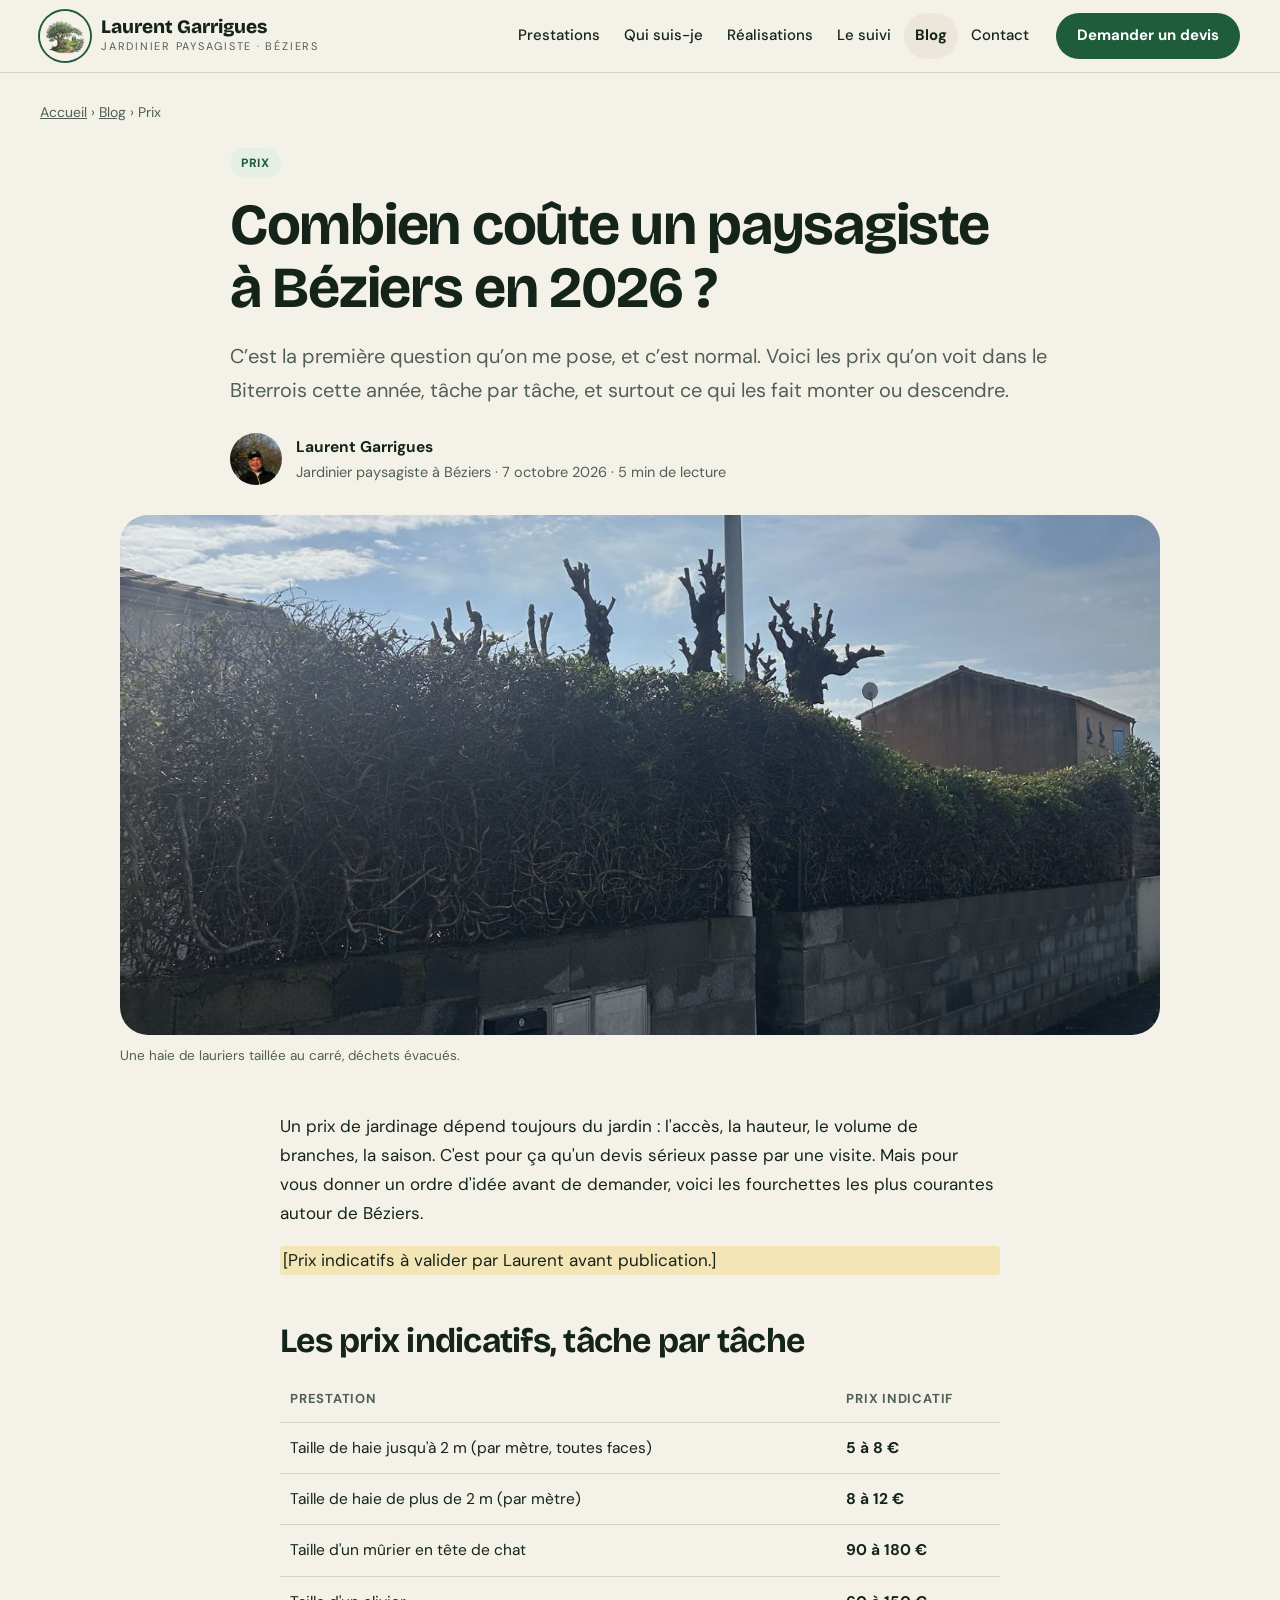
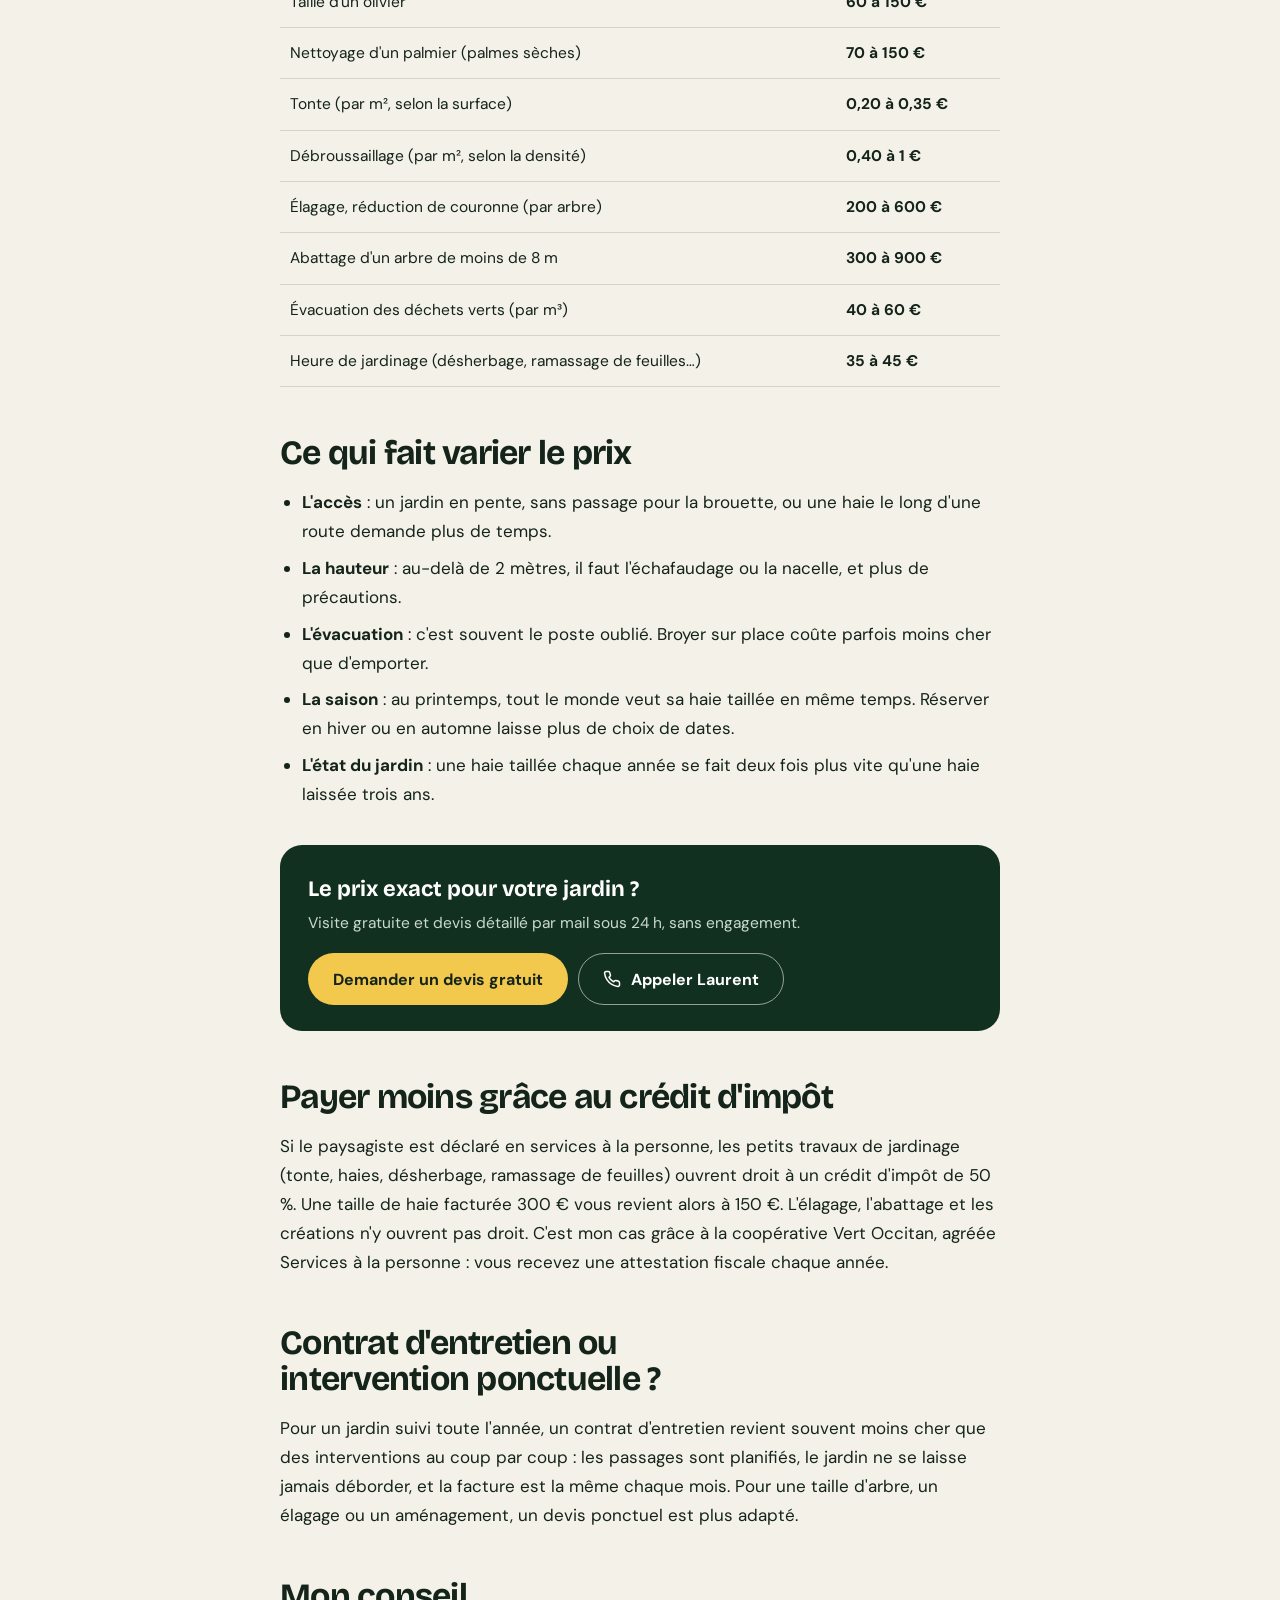
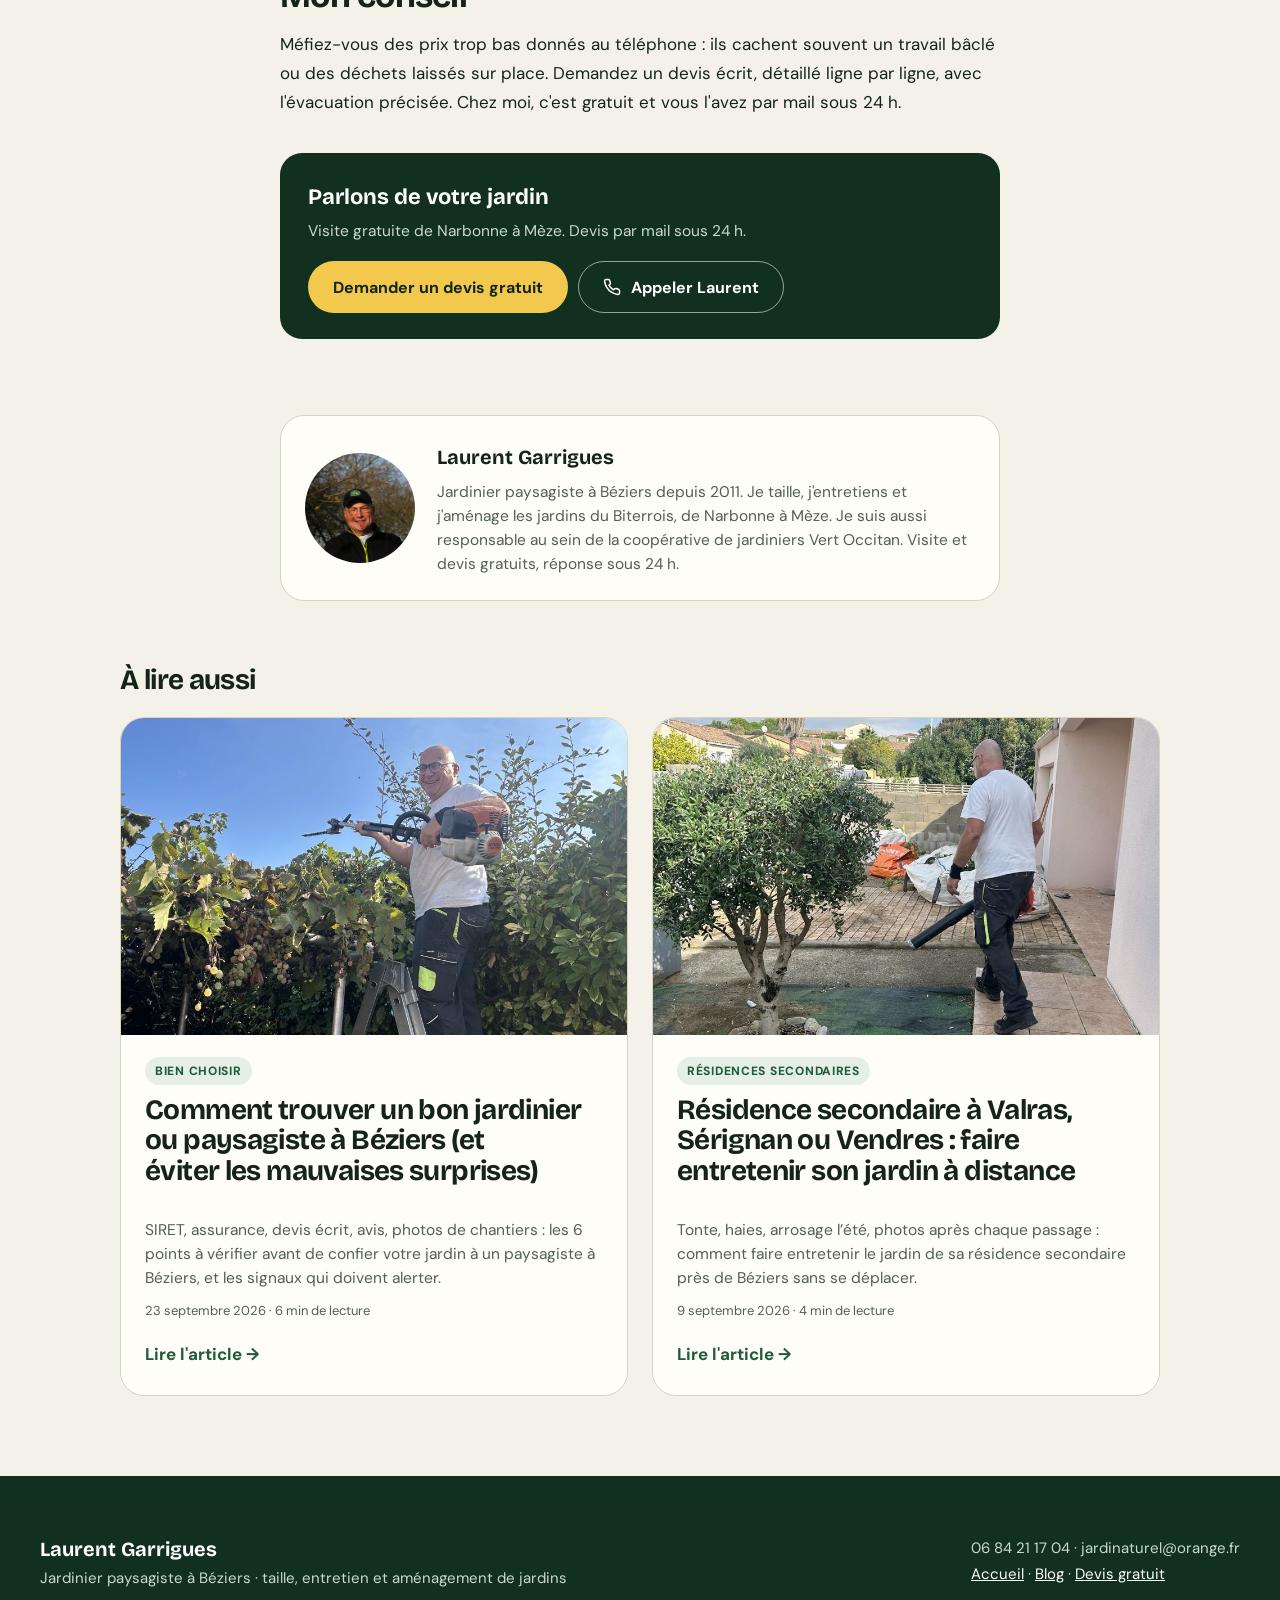
==== commit e91d807b: "Retrait des ajouts « olivier » non demandés : on garde le logo, le compte rendu photo et la mention " ====
--- a/article-prix-paysagiste-beziers.html
+++ b/article-prix-paysagiste-beziers.html
@@ -71,7 +71,7 @@
 
  <div class="inline-cta"><div><b>Parlons de votre jardin</b><span>Visite gratuite de Narbonne à Mèze. Devis par mail sous 24 h.</span></div><div class="bt"><a class="btn sun" href="./#devis">Demander un devis gratuit</a><a class="btn out-l" href="tel:+33684211704"><svg width="18" height="18" viewBox="0 0 24 24" fill="none" stroke="currentColor" stroke-width="2" stroke-linecap="round" stroke-linejoin="round" aria-hidden="true"><path d="M22 16.9v3a2 2 0 0 1-2.2 2 19.8 19.8 0 0 1-8.6-3.1 19.5 19.5 0 0 1-6-6A19.8 19.8 0 0 1 2.1 4.2 2 2 0 0 1 4.1 2h3a2 2 0 0 1 2 1.7c.1.9.4 1.8.7 2.7a2 2 0 0 1-.5 2.1L8 9.8a16 16 0 0 0 6 6l1.3-1.3a2 2 0 0 1 2.1-.4c.9.3 1.8.6 2.7.7a2 2 0 0 1 1.7 2z"/></svg>Appeler Laurent</a></div></div>
  </article>
- <div class="author"><img src="img/laurent-portrait.jpg" alt="Laurent Garrigues"><div><b>Laurent Garrigues</b><p>Jardinier paysagiste à Béziers depuis 2011. Je taille, j'entretiens et j'aménage les jardins du Biterrois, de Narbonne à Mèze. Spécialiste de l'olivier, je suis aussi responsable au sein de la coopérative de jardiniers Vert Occitan. Visite et devis gratuits, réponse sous 24 h.</p></div></div>
+ <div class="author"><img src="img/laurent-portrait.jpg" alt="Laurent Garrigues"><div><b>Laurent Garrigues</b><p>Jardinier paysagiste à Béziers depuis 2011. Je taille, j'entretiens et j'aménage les jardins du Biterrois, de Narbonne à Mèze. Je suis aussi responsable au sein de la coopérative de jardiniers Vert Occitan. Visite et devis gratuits, réponse sous 24 h.</p></div></div>
  <section class="also"><h2>À lire aussi</h2><div class="posts"><a class="post" href="article-trouver-paysagiste-beziers.html"><div class="im"><img src="img/laurent-haie.jpg" alt="" loading="lazy"></div><div class="bd"><span class="tag">Bien choisir</span><h2>Comment trouver un bon jardinier ou paysagiste à Béziers (et éviter les mauvaises surprises)</h2><p>SIRET, assurance, devis écrit, avis, photos de chantiers : les 6 points à vérifier avant de confier votre jardin à un paysagiste à Béziers, et les signaux qui doivent alerter.</p><span class="meta">23 septembre 2026 · 6 min de lecture</span><span class="more">Lire l'article →</span></div></a><a class="post" href="article-residence-secondaire-jardin.html"><div class="im"><img src="img/laurent-souffleur.jpg" alt="" loading="lazy"></div><div class="bd"><span class="tag">Résidences secondaires</span><h2>Résidence secondaire à Valras, Sérignan ou Vendres : faire entretenir son jardin à distance</h2><p>Tonte, haies, arrosage l’été, photos après chaque passage : comment faire entretenir le jardin de sa résidence secondaire près de Béziers sans se déplacer.</p><span class="meta">9 septembre 2026 · 4 min de lecture</span><span class="more">Lire l'article →</span></div></a></div></section>
 </div>
 </main>
